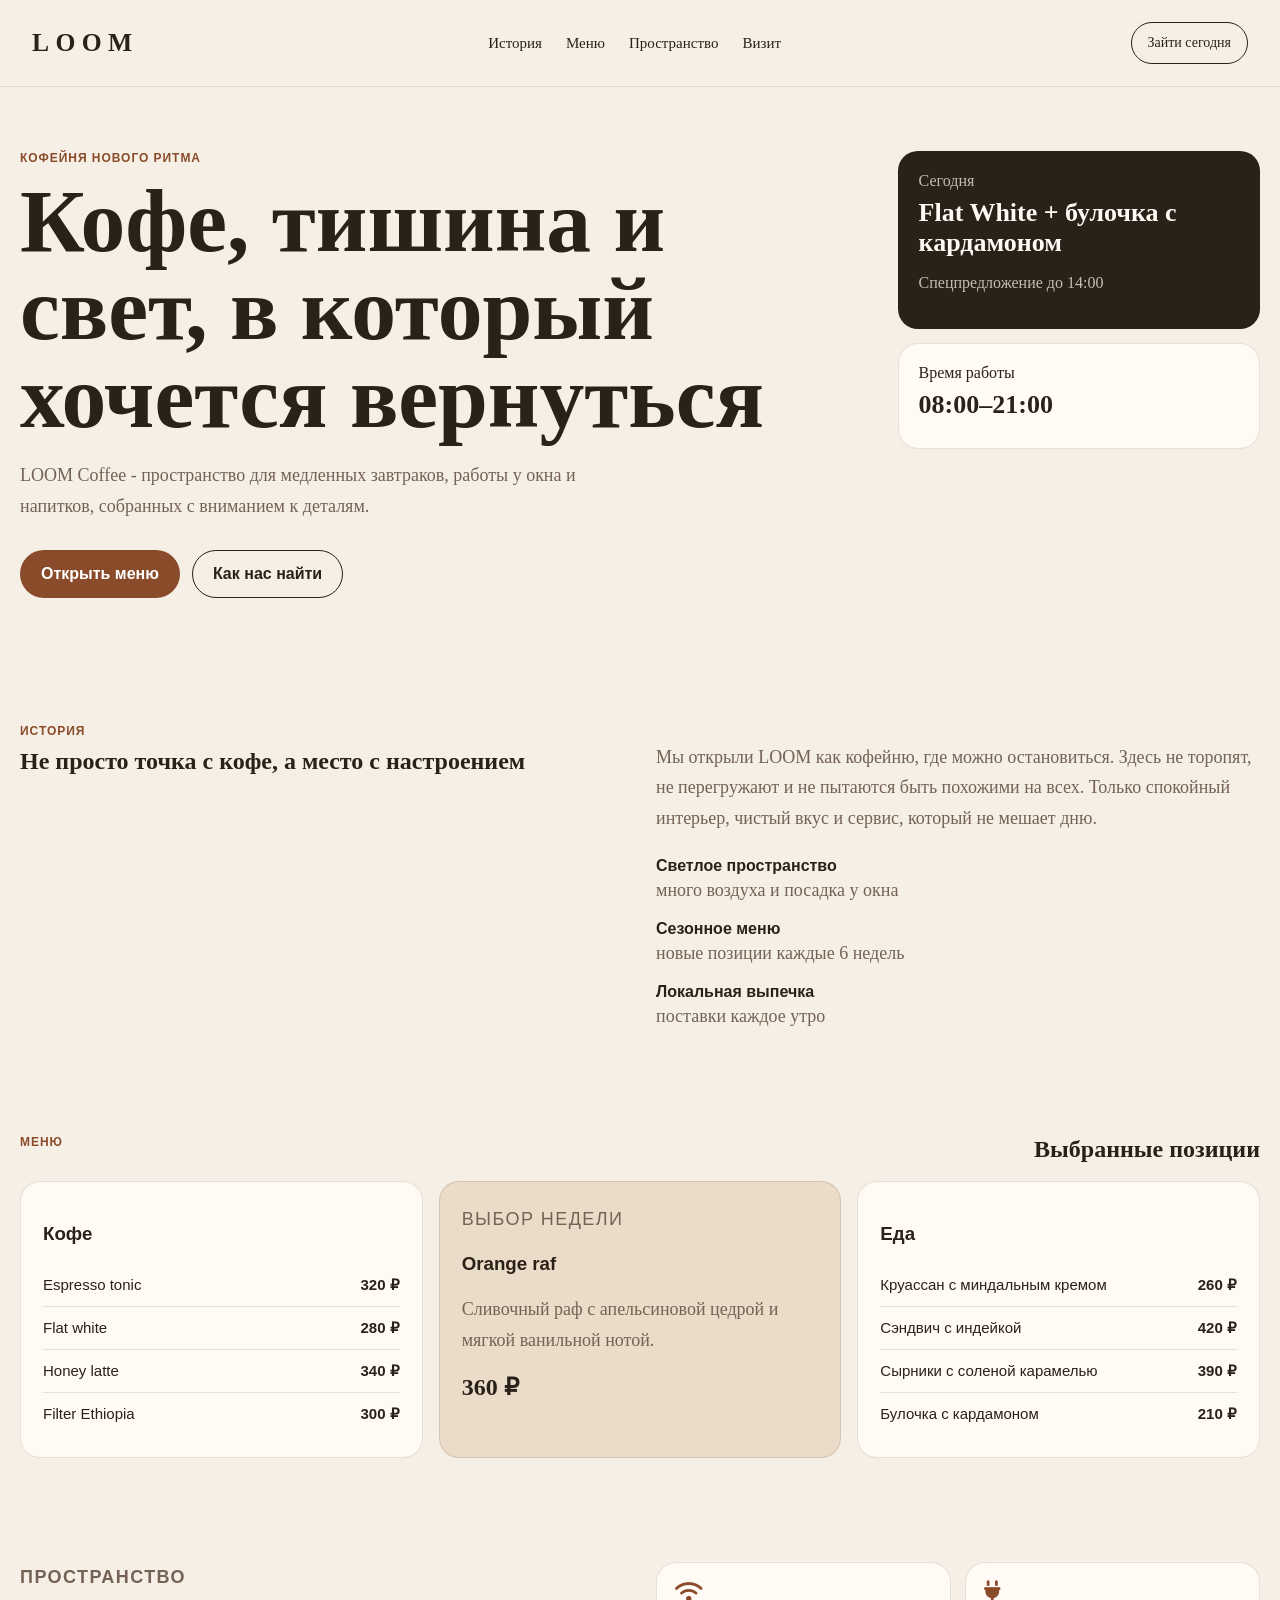
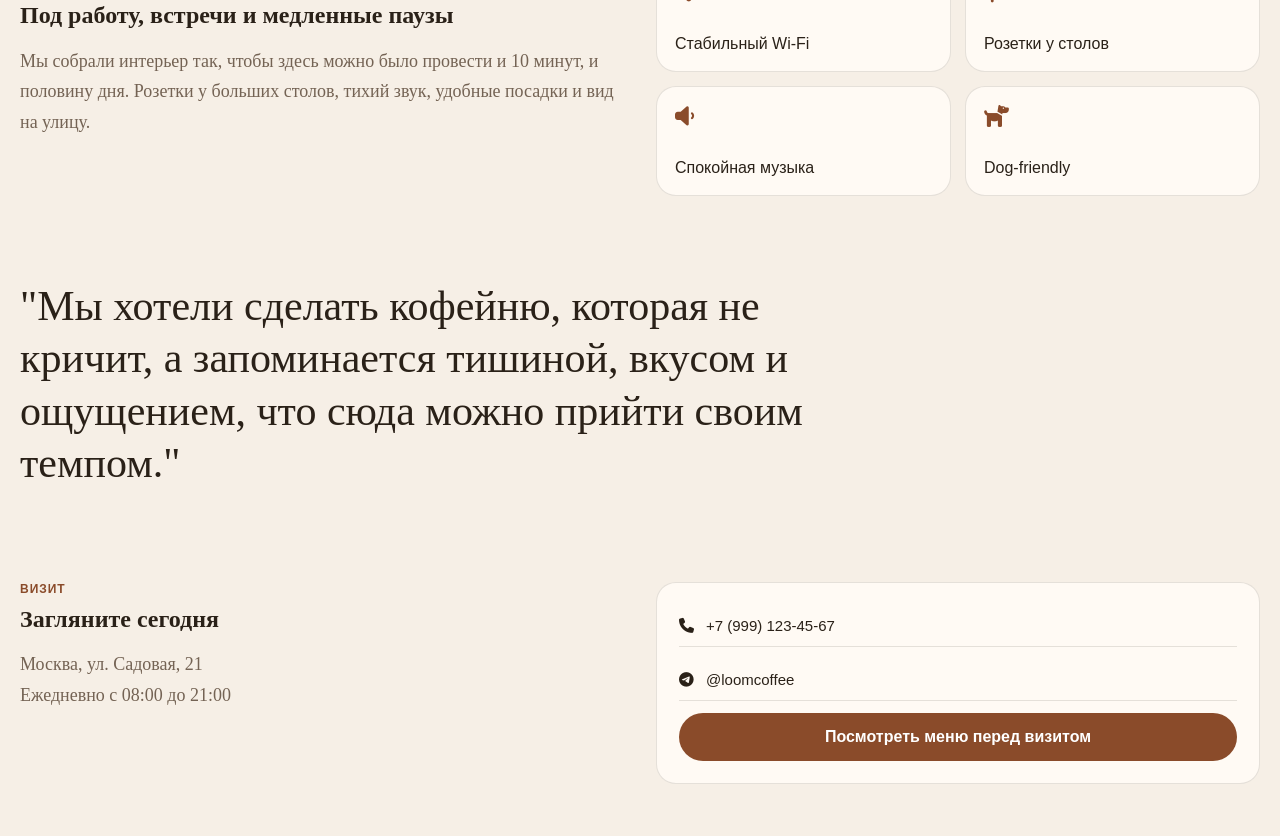
==== coffee-shop-2/index.html @ a7bcab67 "Add files via upload" ====
<!DOCTYPE html>
<html lang="ru">
<head>
    <meta charset="UTF-8">
    <meta name="viewport" content="width=device-width, initial-scale=1.0">
    <title>LOOM Coffee</title>
    <link rel="stylesheet" href="style.css">
    <link rel="stylesheet" href="https://cdnjs.cloudflare.com/ajax/libs/font-awesome/6.5.1/css/all.min.css">
</head>
<body>
    <header class="topbar">
        <div class="brand">LOOM</div>
        <nav class="topnav">
            <a href="#story">История</a>
            <a href="#menu">Меню</a>
            <a href="#space">Пространство</a>
            <a href="#visit">Визит</a>
        </nav>
        <a href="#visit" class="topbar-cta">Зайти сегодня</a>
    </header>

    <main>
        <section class="hero">
            <div class="hero-text">
                <p class="eyebrow">Кофейня нового ритма</p>
                <h1>Кофе, тишина и свет, в который хочется вернуться</h1>
                <p class="hero-description">LOOM Coffee - пространство для медленных завтраков, работы у окна и напитков, собранных с вниманием к деталям.</p>
                <div class="hero-actions">
                    <a href="#menu" class="btn btn-primary">Открыть меню</a>
                    <a href="#visit" class="btn btn-secondary">Как нас найти</a>
                </div>
            </div>

            <div class="hero-aside">
                <div class="hero-card card-large">
                    <span>Сегодня</span>
                    <strong>Flat White + булочка с кардамоном</strong>
                    <p>Спецпредложение до 14:00</p>
                </div>
                <div class="hero-card card-small">
                    <span>Время работы</span>
                    <strong>08:00–21:00</strong>
                </div>
            </div>
        </section>

        <section class="story section" id="story">
            <div class="section-grid">
                <div class="section-title-block">
                    <p class="eyebrow">История</p>
                    <h2>Не просто точка с кофе, а место с настроением</h2>
                </div>
                <div class="story-content">
                    <p>Мы открыли LOOM как кофейню, где можно остановиться. Здесь не торопят, не перегружают и не пытаются быть похожими на всех. Только спокойный интерьер, чистый вкус и сервис, который не мешает дню.</p>
                    <div class="story-points">
                        <div><strong>Светлое пространство</strong><span>много воздуха и посадка у окна</span></div>
                        <div><strong>Сезонное меню</strong><span>новые позиции каждые 6 недель</span></div>
                        <div><strong>Локальная выпечка</strong><span>поставки каждое утро</span></div>
                    </div>
                </div>
            </div>
        </section>

        <section class="menu section" id="menu">
            <div class="menu-header">
                <p class="eyebrow">Меню</p>
                <h2>Выбранные позиции</h2>
            </div>

            <div class="menu-columns">
                <div class="menu-panel">
                    <h3>Кофе</h3>
                    <div class="menu-item"><span>Espresso tonic</span><strong>320 ₽</strong></div>
                    <div class="menu-item"><span>Flat white</span><strong>280 ₽</strong></div>
                    <div class="menu-item"><span>Honey latte</span><strong>340 ₽</strong></div>
                    <div class="menu-item"><span>Filter Ethiopia</span><strong>300 ₽</strong></div>
                </div>

                <div class="menu-panel featured-panel">
                    <p class="featured-note">Выбор недели</p>
                    <h3>Orange raf</h3>
                    <p>Сливочный раф с апельсиновой цедрой и мягкой ванильной нотой.</p>
                    <strong>360 ₽</strong>
                </div>

                <div class="menu-panel">
                    <h3>Еда</h3>
                    <div class="menu-item"><span>Круассан с миндальным кремом</span><strong>260 ₽</strong></div>
                    <div class="menu-item"><span>Сэндвич с индейкой</span><strong>420 ₽</strong></div>
                    <div class="menu-item"><span>Сырники с соленой карамелью</span><strong>390 ₽</strong></div>
                    <div class="menu-item"><span>Булочка с кардамоном</span><strong>210 ₽</strong></div>
                </div>
            </div>
        </section>

        <section class="space section" id="space">
            <div class="space-layout">
                <div class="space-copy">
                    <p class="eyebrow">Пространство</p>
                    <h2>Под работу, встречи и медленные паузы</h2>
                    <p>Мы собрали интерьер так, чтобы здесь можно было провести и 10 минут, и половину дня. Розетки у больших столов, тихий звук, удобные посадки и вид на улицу.</p>
                </div>
                <div class="space-features">
                    <div class="feature-box">
                        <i class="fas fa-wifi"></i>
                        <span>Стабильный Wi-Fi</span>
                    </div>
                    <div class="feature-box">
                        <i class="fas fa-plug"></i>
                        <span>Розетки у столов</span>
                    </div>
                    <div class="feature-box">
                        <i class="fas fa-volume-low"></i>
                        <span>Спокойная музыка</span>
                    </div>
                    <div class="feature-box">
                        <i class="fas fa-dog"></i>
                        <span>Dog-friendly</span>
                    </div>
                </div>
            </div>
        </section>

        <section class="quote section">
            <blockquote>
                "Мы хотели сделать кофейню, которая не кричит, а запоминается тишиной, вкусом и ощущением, что сюда можно прийти своим темпом."
            </blockquote>
        </section>

        <section class="visit section" id="visit">
            <div class="visit-grid">
                <div>
                    <p class="eyebrow">Визит</p>
                    <h2>Загляните сегодня</h2>
                    <p class="visit-text">Москва, ул. Садовая, 21<br>Ежедневно с 08:00 до 21:00</p>
                </div>
                <div class="visit-card">
                    <a href="tel:+79991234567" class="visit-link"><i class="fas fa-phone"></i><span>+7 (999) 123-45-67</span></a>
                    <a href="https://t.me/example" class="visit-link"><i class="fab fa-telegram"></i><span>@loomcoffee</span></a>
                    <a href="#menu" class="btn btn-primary btn-full">Посмотреть меню перед визитом</a>
                </div>
            </div>
        </section>
    </main>
</body>
</html>
---- coffee-shop-2/style.css ----
:root {
    --bg: #f6efe6;
    --surface: #fffaf4;
    --surface-2: #eadcc9;
    --ink: #2a2118;
    --muted: #746354;
    --accent: #8a4b2a;
    --accent-soft: #d7b38e;
    --border: rgba(42, 33, 24, 0.12);
}

* { box-sizing: border-box; }

html { scroll-behavior: smooth; }

body {
    margin: 0;
    font-family: Georgia, "Times New Roman", serif;
    background: var(--bg);
    color: var(--ink);
}

.topbar {
    display: grid;
    grid-template-columns: auto 1fr auto;
    align-items: center;
    gap: 24px;
    padding: 22px 32px;
    border-bottom: 1px solid var(--border);
    background: rgba(246, 239, 230, 0.88);
    backdrop-filter: blur(8px);
    position: sticky;
    top: 0;
    z-index: 10;
}

.brand {
    font-size: 1.6rem;
    font-weight: 700;
    letter-spacing: 0.25em;
}

.topnav {
    display: flex;
    justify-content: center;
    gap: 24px;
}

.topnav a,
.topbar-cta,
.visit-link {
    color: var(--ink);
    text-decoration: none;
}

.topnav a {
    font-size: 15px;
}

.topbar-cta {
    padding: 12px 16px;
    border: 1px solid var(--ink);
    border-radius: 999px;
    font-size: 14px;
}

.hero,
.section,
.quote {
    width: min(1240px, calc(100% - 40px));
    margin: 0 auto;
}

.hero {
    display: grid;
    grid-template-columns: 1.4fr 0.6fr;
    gap: 32px;
    padding: 64px 0 56px;
    align-items: start;
}

.eyebrow {
    margin: 0 0 10px;
    text-transform: uppercase;
    letter-spacing: 0.08em;
    color: var(--accent);
    font-size: 11px;
    font-weight: 700;
    font-family: Inter, "Segoe UI", sans-serif;
}

.hero h1,
.section h2,
.quote blockquote {
    margin: 0;
    line-height: 1.08;
}

.hero h1 {
    font-size: clamp(42px, 6vw, 72px);
    max-width: 680px;
    margin-bottom: 18px;
    line-height: 1.05;
}

.hero-description,
.story-content p,
.featured-panel p,
.space-copy p,
.visit-text,
.story-points span {
    color: var(--muted);
    font-size: 17px;
    line-height: 1.65;
}

.hero-description {
    max-width: 580px;
}

.hero-actions {
    display: flex;
    gap: 10px;
    flex-wrap: wrap;
    margin: 24px 0 16px;
}

.hero-meta {
    display: flex;
    gap: 18px;
    flex-wrap: wrap;
    color: var(--muted);
    font-family: Inter, "Segoe UI", sans-serif;
    font-size: 13px;
}

.eyebrow {
    margin: 0 0 12px;
    text-transform: uppercase;
    letter-spacing: 0.08em;
    color: var(--accent);
    font-size: 12px;
    font-weight: 700;
    font-family: Inter, "Segoe UI", sans-serif;
}

.hero h1,
.section h2,
.quote blockquote {
    margin: 0;
    line-height: 0.98;
}

.hero h1 {
    font-size: clamp(48px, 7vw, 96px);
    max-width: 760px;
    margin-bottom: 20px;
}

.hero-description,
.story-content p,
.featured-panel p,
.space-copy p,
.visit-text,
.story-points span {
    color: var(--muted);
    font-size: 18px;
    line-height: 1.7;
}

.hero-actions {
    display: flex;
    gap: 12px;
    flex-wrap: wrap;
    margin: 28px 0 18px;
}

.btn {
    display: inline-flex;
    align-items: center;
    justify-content: center;
    border-radius: 999px;
    padding: 14px 20px;
    text-decoration: none;
    font-family: Inter, "Segoe UI", sans-serif;
    font-weight: 700;
    border: 1px solid transparent;
}

.btn-primary {
    background: var(--accent);
    color: #fff;
}

.btn-secondary {
    border-color: var(--ink);
    color: var(--ink);
}

.hero-meta {
    display: flex;
    gap: 20px;
    flex-wrap: wrap;
    color: var(--muted);
    font-family: Inter, "Segoe UI", sans-serif;
    font-size: 14px;
}

.hero-aside {
    display: grid;
    gap: 14px;
    align-content: start;
}

.hero-card,
.menu-panel,
.feature-box,
.visit-card {
    border-radius: 20px;
    border: 1px solid var(--border);
    background: var(--surface);
}

.hero-card {
    padding: 20px;
}

.card-large {
    background: var(--ink);
    color: var(--surface);
}

.card-large p,
.card-large span {
    color: rgba(255, 250, 244, 0.72);
}

.hero-card strong {
    display: block;
    font-size: 26px;
    margin: 8px 0;
    line-height: 1.15;
}

.section {
    padding: 52px 0;
}

.section-grid,
.space-layout,
.visit-grid,
.about-grid {
    display: grid;
    grid-template-columns: 1fr 1fr;
    gap: 32px;
    align-items: start;
}

.story-points {
    display: grid;
    gap: 14px;
    margin-top: 24px;
}

.story-points strong,
.menu-panel h3,
.feature-box span,
.visit-card span {
    display: block;
    font-family: Inter, "Segoe UI", sans-serif;
}

.menu-header {
    display: flex;
    justify-content: space-between;
    align-items: end;
    gap: 24px;
    margin-bottom: 20px;
}

.menu-columns {
    display: grid;
    grid-template-columns: 1fr 1fr 1fr;
    gap: 16px;
}

.menu-panel {
    padding: 22px;
}

.menu-item {
    display: flex;
    justify-content: space-between;
    gap: 12px;
    padding: 12px 0;
    border-bottom: 1px solid var(--border);
    font-family: Inter, "Segoe UI", sans-serif;
    font-size: 15px;
}

.menu-item:last-child { border-bottom: none; }

.featured-panel {
    background: var(--surface-2);
}

.featured-note {
    margin: 0 0 10px;
    font-family: Inter, "Segoe UI", sans-serif;
    font-size: 11px;
    text-transform: uppercase;
    letter-spacing: 0.08em;
}

.featured-panel strong {
    display: block;
    margin-top: 16px;
    font-size: 24px;
}

.space-features {
    display: grid;
    grid-template-columns: repeat(2, minmax(0, 1fr));
    gap: 14px;
}

.feature-box {
    padding: 18px;
    min-height: 110px;
    display: grid;
    align-content: space-between;
}

.feature-box i {
    font-size: 22px;
    color: var(--accent);
}

.quote {
    padding: 32px 0 40px;
}

.quote blockquote {
    font-size: clamp(24px, 3.5vw, 42px);
    max-width: 880px;
    line-height: 1.25;
}

.visit-card {
    padding: 22px;
    display: grid;
    gap: 12px;
}

.visit-link {
    display: flex;
    gap: 12px;
    align-items: center;
    padding: 12px 0;
    border-bottom: 1px solid var(--border);
    font-family: Inter, "Segoe UI", sans-serif;
    font-size: 15px;
}

.visit-link:last-of-type { border-bottom: none; }

.btn-full { width: 100%; }

@media (max-width: 980px) {
    .hero,
    .section-grid,
    .space-layout,
    .visit-grid {
        grid-template-columns: 1fr;
    }

    .menu-columns,
    .space-features {
        grid-template-columns: 1fr;
    }

    .topbar {
        grid-template-columns: 1fr;
        justify-items: start;
    }

    .topnav {
        flex-wrap: wrap;
        justify-content: flex-start;
    }
}

@media (max-width: 640px) {
    .hero,
    .section,
    .quote {
        width: min(1240px, calc(100% - 24px));
    }

    .topbar {
        padding: 18px 12px;
    }

    .hero-actions,
    .hero-meta {
        flex-direction: column;
        align-items: flex-start;
    }

    .menu-header {
        flex-direction: column;
        align-items: flex-start;
    }
}
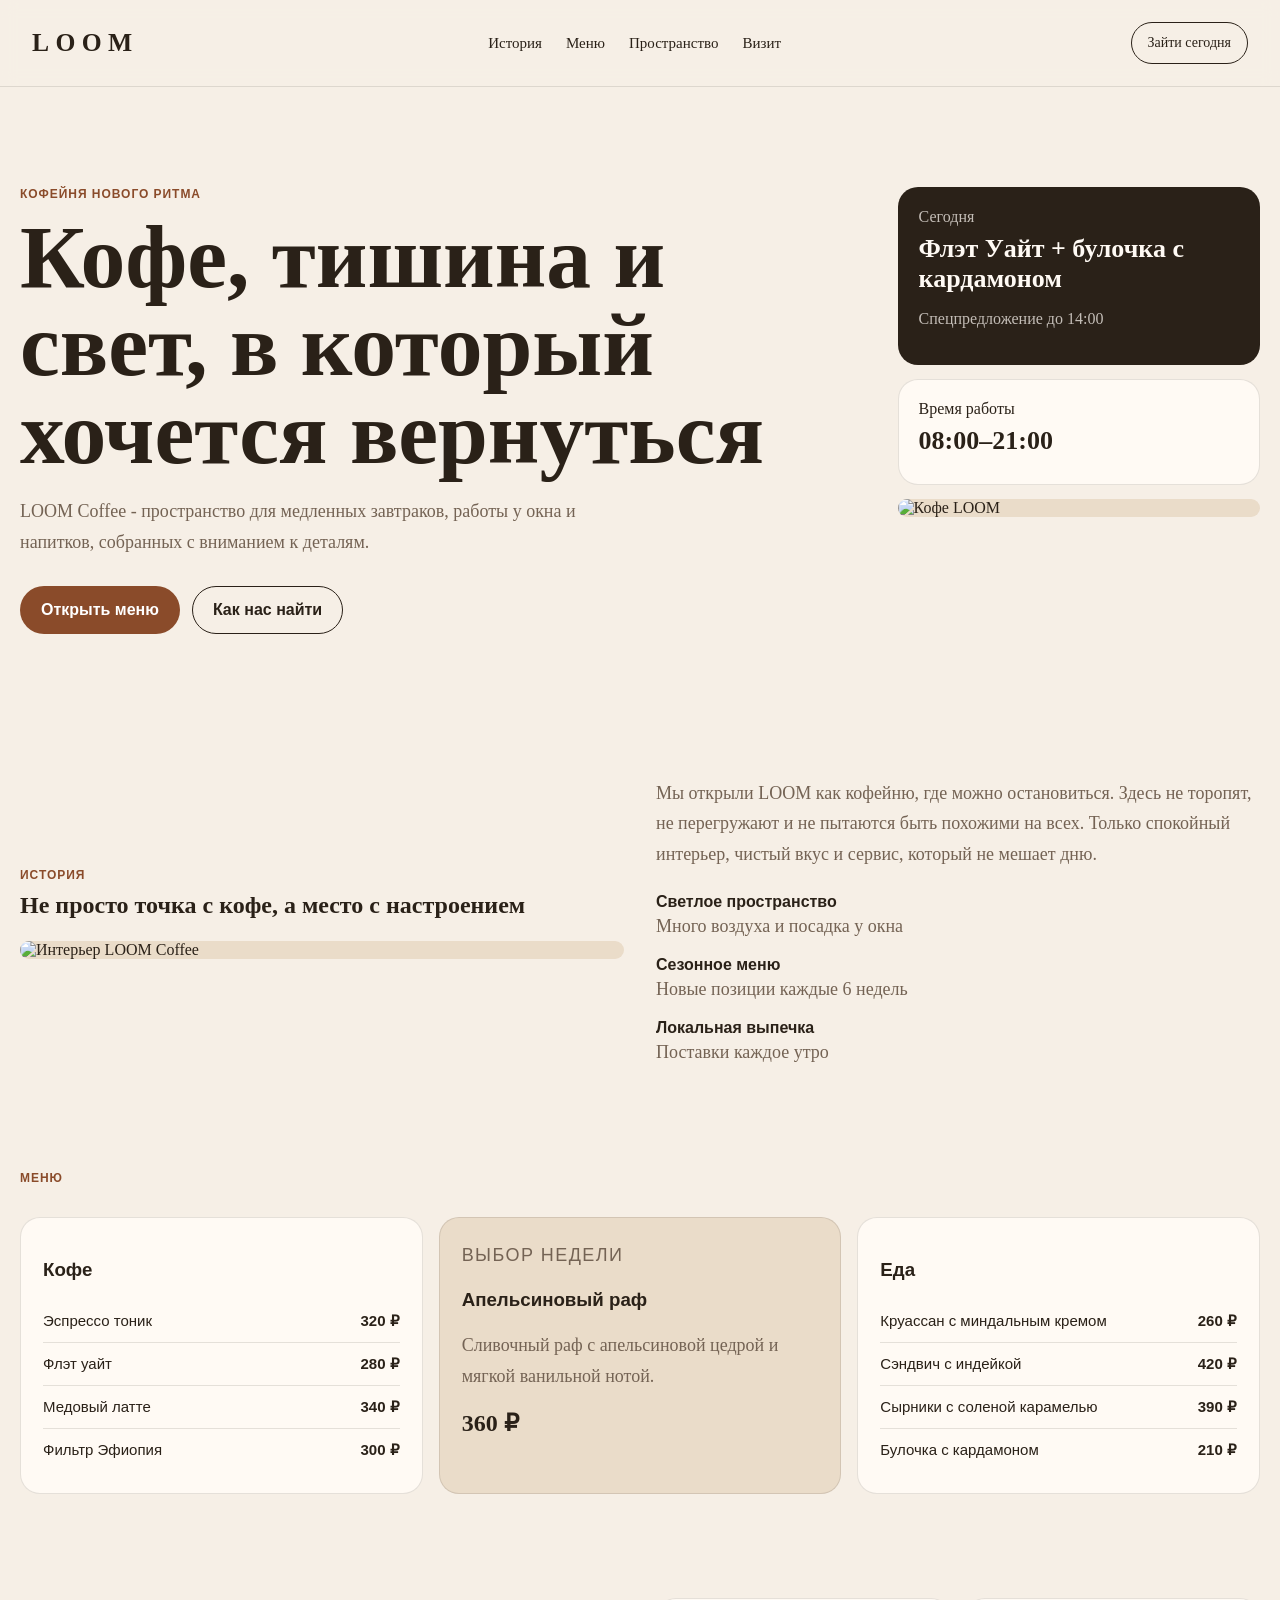
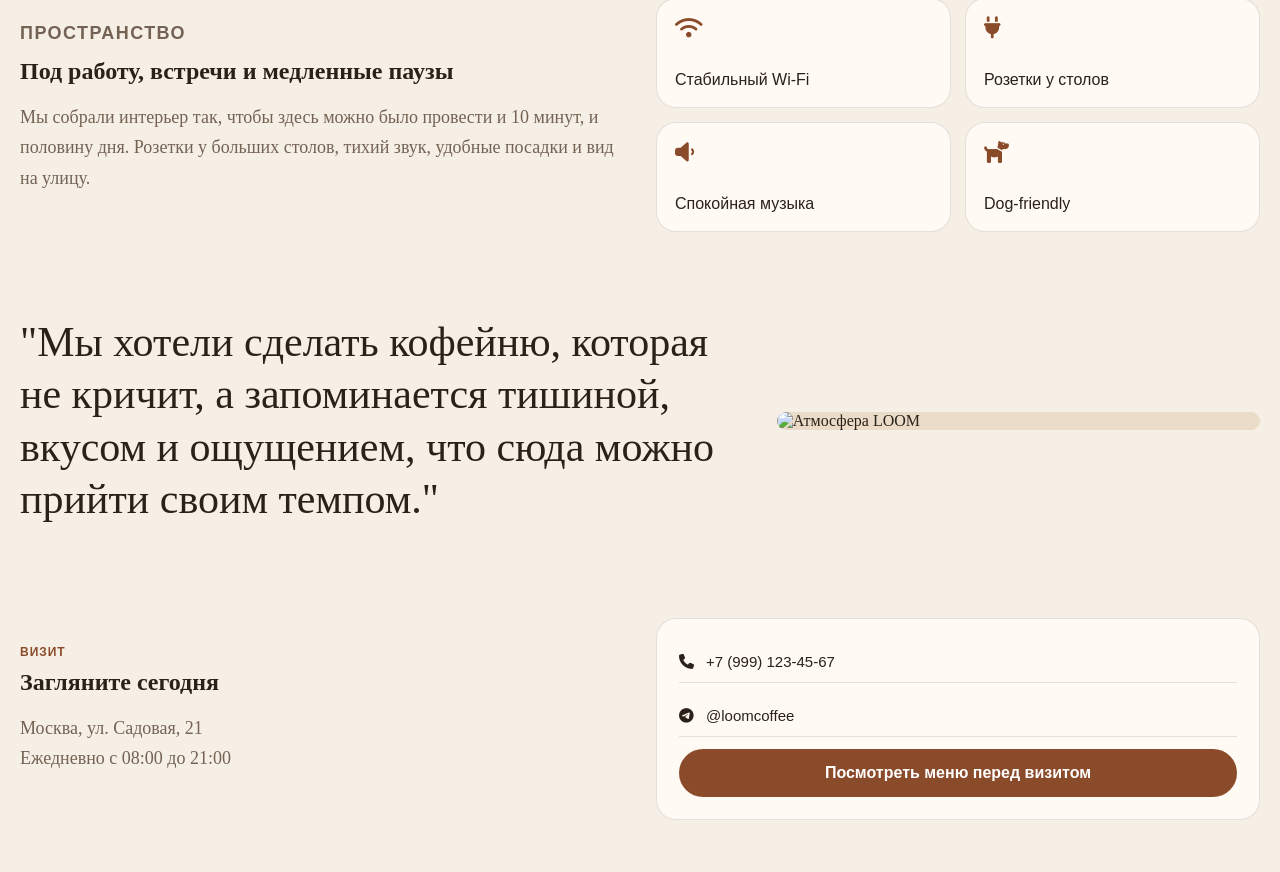
==== commit cc1a9038: "Add files via upload" ====
--- a/coffee-shop-2/index.html
+++ b/coffee-shop-2/index.html
@@ -34,12 +34,15 @@
             <div class="hero-aside">
                 <div class="hero-card card-large">
                     <span>Сегодня</span>
-                    <strong>Flat White + булочка с кардамоном</strong>
+                    <strong>Флэт Уайт + булочка с кардамоном</strong>
                     <p>Спецпредложение до 14:00</p>
                 </div>
                 <div class="hero-card card-small">
                     <span>Время работы</span>
                     <strong>08:00–21:00</strong>
+                </div>
+                <div class="hero-photo">
+                    <img src="https://i.pinimg.com/1200x/6f/6b/c7/6f6bc788a12bbf6b89aa3c2f274f8968.jpg" alt="Кофе LOOM">
                 </div>
             </div>
         </section>
@@ -49,13 +52,16 @@
                 <div class="section-title-block">
                     <p class="eyebrow">История</p>
                     <h2>Не просто точка с кофе, а место с настроением</h2>
+                    <div class="story-image">
+                        <img src="https://i.pinimg.com/736x/93/af/1b/93af1b727abb3b2bf11dbe5f89ce267f.jpg" alt="Интерьер LOOM Coffee">
+                    </div>
                 </div>
                 <div class="story-content">
                     <p>Мы открыли LOOM как кофейню, где можно остановиться. Здесь не торопят, не перегружают и не пытаются быть похожими на всех. Только спокойный интерьер, чистый вкус и сервис, который не мешает дню.</p>
                     <div class="story-points">
-                        <div><strong>Светлое пространство</strong><span>много воздуха и посадка у окна</span></div>
-                        <div><strong>Сезонное меню</strong><span>новые позиции каждые 6 недель</span></div>
-                        <div><strong>Локальная выпечка</strong><span>поставки каждое утро</span></div>
+                        <div><strong>Светлое пространство</strong><span>Много воздуха и посадка у окна</span></div>
+                        <div><strong>Сезонное меню</strong><span>Новые позиции каждые 6 недель</span></div>
+                        <div><strong>Локальная выпечка</strong><span>Поставки каждое утро</span></div>
                     </div>
                 </div>
             </div>
@@ -64,21 +70,20 @@
         <section class="menu section" id="menu">
             <div class="menu-header">
                 <p class="eyebrow">Меню</p>
-                <h2>Выбранные позиции</h2>
             </div>
 
             <div class="menu-columns">
                 <div class="menu-panel">
                     <h3>Кофе</h3>
-                    <div class="menu-item"><span>Espresso tonic</span><strong>320 ₽</strong></div>
-                    <div class="menu-item"><span>Flat white</span><strong>280 ₽</strong></div>
-                    <div class="menu-item"><span>Honey latte</span><strong>340 ₽</strong></div>
-                    <div class="menu-item"><span>Filter Ethiopia</span><strong>300 ₽</strong></div>
+                    <div class="menu-item"><span>Эспрессо тоник</span><strong>320 ₽</strong></div>
+                    <div class="menu-item"><span>Флэт уайт</span><strong>280 ₽</strong></div>
+                    <div class="menu-item"><span>Медовый латте</span><strong>340 ₽</strong></div>
+                    <div class="menu-item"><span>Фильтр Эфиопия</span><strong>300 ₽</strong></div>
                 </div>
 
                 <div class="menu-panel featured-panel">
                     <p class="featured-note">Выбор недели</p>
-                    <h3>Orange raf</h3>
+                    <h3>Апельсиновый раф</h3>
                     <p>Сливочный раф с апельсиновой цедрой и мягкой ванильной нотой.</p>
                     <strong>360 ₽</strong>
                 </div>
@@ -122,9 +127,14 @@
         </section>
 
         <section class="quote section">
-            <blockquote>
-                "Мы хотели сделать кофейню, которая не кричит, а запоминается тишиной, вкусом и ощущением, что сюда можно прийти своим темпом."
-            </blockquote>
+            <div class="quote-grid">
+                <blockquote>
+                    "Мы хотели сделать кофейню, которая не кричит, а запоминается тишиной, вкусом и ощущением, что сюда можно прийти своим темпом."
+                </blockquote>
+                <div class="quote-photo">
+                    <img src="https://i.pinimg.com/736x/18/6a/31/186a318011e250aac473116482725946.jpg" alt="Атмосфера LOOM">
+                </div>
+            </div>
         </section>
 
         <section class="visit section" id="visit">
--- a/coffee-shop-2/style.css
+++ b/coffee-shop-2/style.css
@@ -77,6 +77,7 @@
     gap: 32px;
     padding: 64px 0 56px;
     align-items: start;
+    padding-top: 100px;
 }
 
 .eyebrow {
@@ -212,6 +213,19 @@
     align-content: start;
 }
 
+.hero-photo {
+    border-radius: 20px;
+    overflow: hidden;
+    background: var(--surface-2);
+}
+
+.hero-photo img {
+    width: 100%;
+    height: auto;
+    display: block;
+    object-fit: cover;
+}
+
 .hero-card,
 .menu-panel,
 .feature-box,
@@ -253,7 +267,7 @@
     display: grid;
     grid-template-columns: 1fr 1fr;
     gap: 32px;
-    align-items: start;
+    align-items: center;
 }
 
 .story-points {
@@ -270,6 +284,20 @@
     font-family: Inter, "Segoe UI", sans-serif;
 }
 
+.story-image {
+    margin-top: 24px;
+    border-radius: 20px;
+    overflow: hidden;
+    background: var(--surface-2);
+}
+
+.story-image img {
+    width: 100%;
+    height: auto;
+    display: block;
+    object-fit: cover;
+}
+
 .menu-header {
     display: flex;
     justify-content: space-between;
@@ -340,12 +368,32 @@
     padding: 32px 0 40px;
 }
 
+.quote-grid {
+    display: grid;
+    grid-template-columns: 1.2fr 0.8fr;
+    gap: 32px;
+    align-items: center;
+}
+
 .quote blockquote {
     font-size: clamp(24px, 3.5vw, 42px);
     max-width: 880px;
     line-height: 1.25;
 }
 
+.quote-photo {
+    border-radius: 20px;
+    overflow: hidden;
+    background: var(--surface-2);
+}
+
+.quote-photo img {
+    width: 100%;
+    height: auto;
+    display: block;
+    object-fit: cover;
+}
+
 .visit-card {
     padding: 22px;
     display: grid;
@@ -370,7 +418,8 @@
     .hero,
     .section-grid,
     .space-layout,
-    .visit-grid {
+    .visit-grid,
+    .quote-grid {
         grid-template-columns: 1fr;
     }
 
@@ -382,11 +431,26 @@
     .topbar {
         grid-template-columns: 1fr;
         justify-items: start;
+        gap: 16px;
     }
 
     .topnav {
         flex-wrap: wrap;
         justify-content: flex-start;
+        gap: 16px;
+    }
+
+    .topbar-cta {
+        width: 100%;
+        text-align: center;
+    }
+
+    .hero {
+        padding: 56px 0 48px;
+    }
+
+    .section {
+        padding: 48px 0;
     }
 }
 
@@ -399,16 +463,105 @@
 
     .topbar {
         padding: 18px 12px;
-    }
-
-    .hero-actions,
+        grid-template-columns: 1fr;
+    }
+
+    .brand {
+        font-size: 1.4rem;
+    }
+
+    .topnav {
+        width: 100%;
+        justify-content: flex-start;
+    }
+
+    .topnav a {
+        font-size: 14px;
+    }
+
+    .topbar-cta {
+        padding: 10px 14px;
+        font-size: 13px;
+    }
+
+    .hero {
+        padding: 120px 0 40px;
+    }
+
+    .hero h1 {
+        font-size: clamp(32px, 8vw, 48px);
+        margin-bottom: 16px;
+    }
+
+    .hero-description {
+        font-size: 16px;
+    }
+
+    .hero-actions {
+        flex-direction: column;
+        align-items: flex-start;
+        width: 100%;
+        margin: 20px 0 14px;
+    }
+
+    .hero-actions .btn {
+        width: 100%;
+    }
+
     .hero-meta {
         flex-direction: column;
         align-items: flex-start;
+        gap: 12px;
+    }
+
+    .hero-card {
+        padding: 18px;
+    }
+
+    .hero-card strong {
+        font-size: 22px;
+    }
+
+    .section {
+        padding: 40px 0;
+    }
+
+    .section h2 {
+        font-size: clamp(28px, 6vw, 36px);
     }
 
     .menu-header {
         flex-direction: column;
         align-items: flex-start;
     }
-}
+
+    .menu-panel {
+        padding: 18px;
+    }
+
+    .menu-item {
+        padding: 10px 0;
+        font-size: 14px;
+    }
+
+    .featured-panel strong {
+        font-size: 20px;
+    }
+
+    .quote {
+        padding: 28px 0 32px;
+    }
+
+    .quote blockquote {
+        font-size: clamp(20px, 5vw, 32px);
+    }
+
+    .visit-card {
+        padding: 18px;
+    }
+
+    .btn {
+        padding: 12px 18px;
+        font-size: 15px;
+    }
+}
